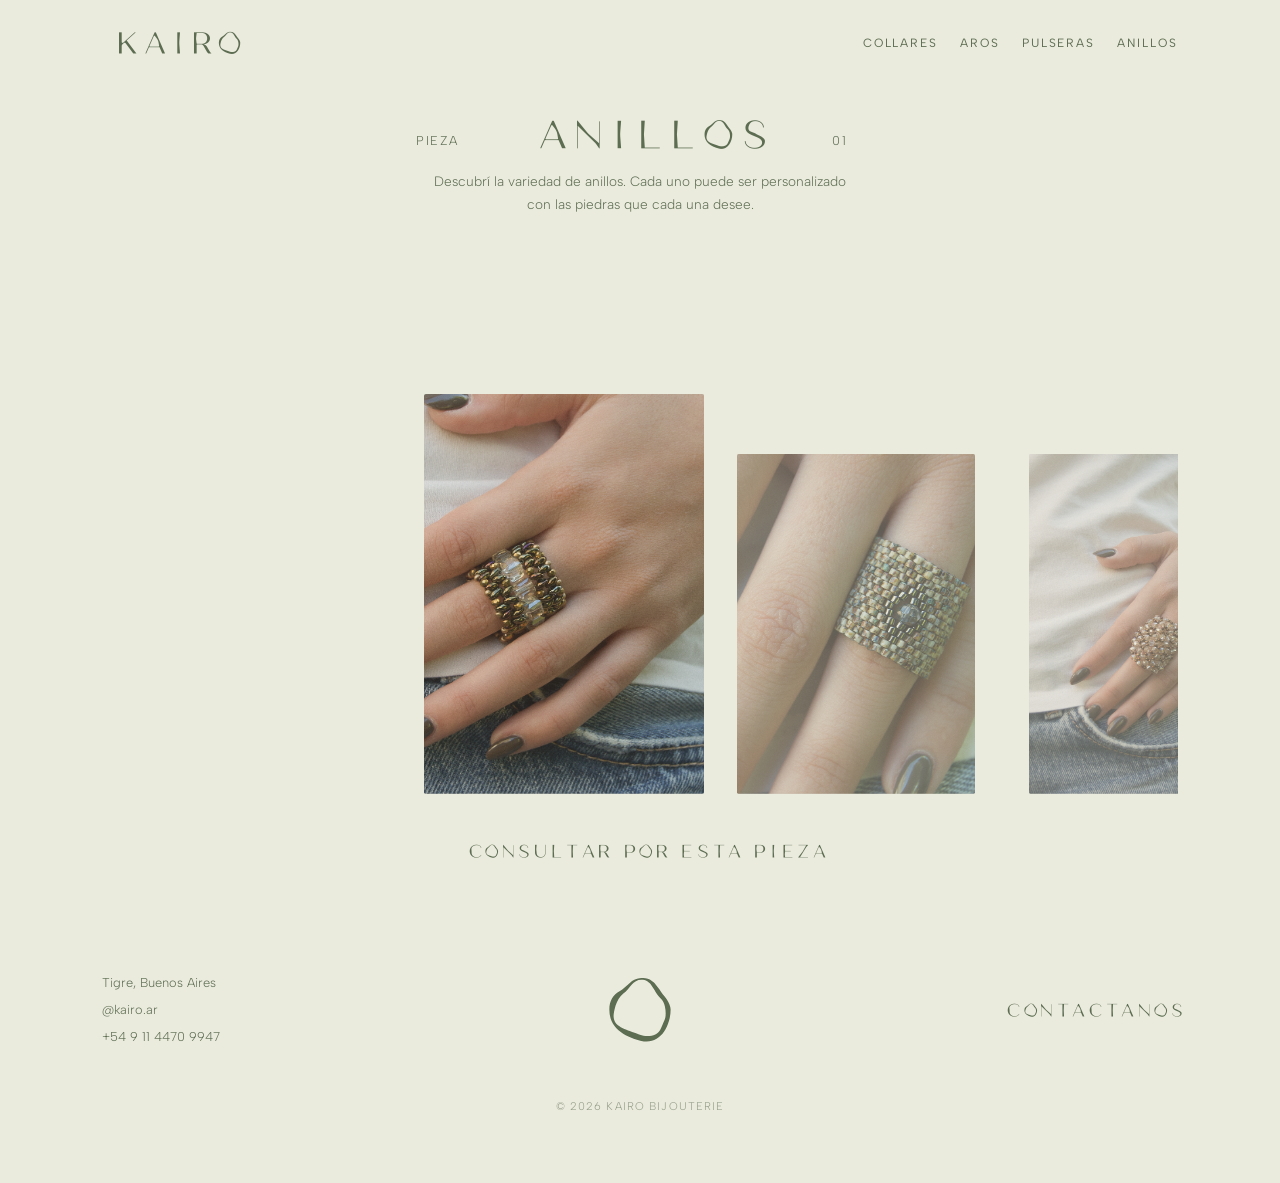
==== anillos.html @ 3e73329e "Sitio KAIRO: home, catálogo por categoría y estilos base Sitio estático de bijouterie artesanal con " ====
<!DOCTYPE html>
<html lang="es">
<head>
  <meta charset="UTF-8">
  <meta name="viewport" content="width=device-width, initial-scale=1.0">
  <title>Anillos — KAIRO</title>
  <link rel="stylesheet" href="css/estilos.css">
  <link rel="icon" type="image/png" href="img/favicon.png">
</head>
<body>

  <!-- ============ HEADER ============ -->
  <header class="header">
    <h1 class="logo" onclick="window.location.href='index.html'" style="cursor: pointer;">KAIRO</h1>
    <img src="svg/logo.svg" alt="KAIRO logo" class="logo logo-mark" width="36" height="36" onclick="window.location.href='index.html'" style="cursor: pointer;">
    <button class="btn-menu" aria-expanded="false" aria-label="Abrir menú">
      <img src="svg/hamburguesa.svg" alt="" class="hamburger-icon" aria-hidden="true">
    </button>
    <nav class="nav-header" aria-label="Navegación principal">
      <a href="collares.html">Collares</a>
      <a href="aros.html">Aros</a>
      <a href="pulseras.html">Pulseras</a>
      <a href="anillos.html">Anillos</a>
    </nav>
  </header>

  <main class="collares-main">
    <!-- ============ TÍTULO CON CONTADOR ============ -->
    <section class="collares-header">
      <div class="collares-header-grid">
        <div class="collares-label">Pieza</div>
        <h2 class="collares-titulo">Anillos</h2>
        <div class="collares-contador" id="pieza-contador">01</div>
      </div>
    </section>

    <!-- ============ DESCRIPCIÓN ============ -->
    <div class="collares-descripcion">
      <p>Descubrí la variedad de anillos. Cada uno puede ser personalizado con las piedras que cada una desee.</p>
    </div>

    <!-- ============ GALERÍA HORIZONTAL ============ -->
    <section class="collares-galeria-container">
      <div class="collares-galeria" id="galeria-collares" data-producto="anillo" data-articulo="el">
        <img src="img/anillos/anillo1.png" alt="Anillo 1" class="galeria-pieza">
        <img src="img/anillos/anillo2.png" alt="Anillo 2" class="galeria-pieza">
        <img src="img/anillos/anillo3.png" alt="Anillo 3" class="galeria-pieza">
      </div>
    </section>

    <!-- ============ CTA (CONSULTAR) ============ -->
    <section class="collares-cta">
      <a id="consultar-link" class="consultar-pieza" href="https://wa.me/5491144709947?text=Hola!%20Quiero%20consultar%20por%20el%20anillo%2001" target="_blank" rel="noopener">
        Consultar por esta pieza
      </a>
    </section>
  </main>

  <!-- ============ FOOTER ============ -->
  <footer class="footer">
    <div class="footer-datos">
      <p>Tigre, Buenos Aires</p>
      <p><a href="https://www.instagram.com/kairo.ar" target="_blank" rel="noopener">@kairo.ar</a></p>
      <p>+54 9 11 4470 9947</p>
    </div>

    <div class="footer-logo" role="button" tabindex="0" aria-label="Volver arriba">
      <img src="svg/logo.svg" alt="KAIRO logo" class="footer-logo-img" width="64" height="64">
    </div>

    <a class="footer-contacto" href="https://wa.me/5491144709947?text=Hola!%20Vi%20la%20web%20de%20KAIRO%20y%20quiero%20hacer%20una%20consulta" target="_blank" rel="noopener">
      Contactanos
    </a>

    <p class="footer-copy">© 2026 KAIRO BIJOUTERIE</p>
  </footer>

  <!-- Botón volver arriba -->
  <button id="back-to-top" aria-label="Volver arriba">
    <svg viewBox="0 0 24 24" aria-hidden="true" focusable="false">
      <path d="M12 6 L6 12 M12 6 L18 12" stroke="#5C6D52" stroke-width="1.2" stroke-linecap="round" stroke-linejoin="round" fill="none"/>
    </svg>
  </button>

  <script src="js/script.js"></script>

</body>
</html>
---- css/estilos.css ----
/* ==========================================================
   KAIRO — Hoja de estilos
   Paleta y tipografía tomadas de tu diseño en Figma.
   Cambiá los valores de :root y se actualiza toda la web.
   ========================================================== */

/* ---------- Fuentes propias ----------
   @font-face le dice al navegador: "esta fuente no la busques
   en internet, cargala desde la carpeta fonts/ del proyecto" */

@font-face {
  font-family: 'Rizoma';
  src: url('../fonts/rizoma/Rizoma.ttf');
  font-weight: 400;
  font-display: swap; /* muestra texto con fuente de respaldo mientras carga */
}

@font-face {
  font-family: 'Albert Sans';
  src: url('../fonts/albert-sans/albertsans-Light.ttf') format('truetype');
  font-weight: 300;
  font-display: swap;
}

@font-face {
  font-family: 'Albert Sans';
  src: url('../fonts/albert-sans/albertsans-Regular.ttf') format('truetype');
  font-weight: 400;
  font-display: swap;
}

:root {
  --crema: #EBEBDD;        /* fondo general */
  --salvia: #8D9488;       /* bloque verde y acentos */
  --verde: #5C6D52;        /* verde oscuro: textos y detalles */
  --arena: #AD9E79;        /* dorado/arena: acento opcional */
  --tinta: #5C6D52;        /* color de los textos (el verde oscuro) */
  --blanco: #F6F5EF;       /* textos sobre fotos y fondo verde */

  --serif: 'Rizoma', serif;              /* títulos (tu fuente de marca) */
  --sans: 'Albert Sans', sans-serif;     /* textos */
  --texto-cuerpo: 0.85rem;               /* tamaño de texto general del sitio */
  --suave: cubic-bezier(0.22, 1, 0.36, 1); /* movimiento más orgánico y fluido */
}

/* ---------- Reseteo básico ---------- */
/* Quita márgenes por defecto del navegador para partir de cero */
* {
  margin: 0;
  padding: 0;
  box-sizing: border-box;
}

body {
  background-color: var(--crema);
  color: var(--tinta);
  font-family: var(--sans);
  font-weight: 300;
  padding-top: 88px;
}

/* En el home el header flota transparente sobre el hero (ver más abajo),
   así que el hero arranca desde el borde de la pantalla en vez de quedar
   empujado por los 88px que el header reserva en el resto del sitio. */
body.pagina-home {
  padding-top: 0;
}

/* Las imágenes nunca se desbordan de su contenedor */
img {
  max-width: 100%;
  display: block;
}

/* ---------- Header ---------- */
.header {
  display: flex;
  justify-content: space-between;
  align-items: center;
  padding: 28px 8vw;
  position: fixed;
  top: 0;
  left: 0;
  right: 0;
  background-color: var(--crema);
  z-index: 1000;
}

/* Botón hamburguesa (oculto en desktop, visible en mobile) */
.btn-menu {
  display: none;
  background: transparent;
  border: 0;
  padding: 0;
  width: 44px;
  height: 44px;
  min-width: 44px;
  min-height: 44px;
  cursor: pointer;
}
.btn-menu .line {
  display: none;
}
.btn-menu .hamburger-icon {
  display: block;
  width: 24px;
  height: auto;
  object-fit: contain;
  transition: transform 0.18s var(--suave), filter 0.35s var(--suave);
  transform: translateZ(0);
}
.btn-menu.open .hamburger-icon {
  transform: rotate(90deg);
}

.logo {
  font-family: var(--serif);
  font-weight: 300;
  font-size: 1.7rem;
  /* Este espaciado entre letras es la firma de tu marca */
  letter-spacing: -0.9em;
  text-transform: uppercase;
  cursor: pointer;
  transition: color 0.35s var(--suave);
}

/* SVG mark for mobile header (hidden on desktop) */
.logo-mark {
  display: none;
  width: 44px;
  height: 44px;
  transition: filter 0.35s var(--suave);
}

.nav-header {
  display: flex;
  gap: 22px;
  align-items: center;
}

.nav-header a {
  color: var(--tinta);
  text-decoration: none;
  font-family: var(--sans);
  font-size: 0.75rem;
  font-weight: 400;
  letter-spacing: 0.16em;
  text-transform: uppercase;
  position: relative;
  display: inline-block;
  transition: opacity 0.3s var(--suave), color 0.35s var(--suave);
}

.nav-header a::after {
  content: '';
  position: absolute;
  left: 0;
  bottom: -4px;
  width: calc(100% - 0.16em);
  height: 1px;
  background-color: currentColor;
  opacity: 0;
  transition: opacity 0.3s var(--suave);
}

.nav-header a:hover {
  opacity: 0.72;
}

.nav-header a:hover::after {
  opacity: 1;
}

/* ---------- Hero ---------- */
.hero {
  position: relative; /* para el degradado y, en el home, para que el header flote encima */
}

.hero img {
  width: 100%;
  height: auto;              /* mostrar la imagen completa sin recorte */
  /* Eliminado object-fit y altura fija para que la foto no se recorte */
  background-color: #C9C9C0;
  filter: saturate(0.6);
  display: block;
}

/* Degradado sutil arriba del hero (solo home, header transparente encima)
   para que el logo y el nav en blanco se sigan leyendo aunque la foto
   rotativa de turno sea clara. El img no tiene position, así que este
   pseudo-elemento posicionado ya pinta por encima sin necesidad de z-index. */
.pagina-home .hero::before {
  content: '';
  position: absolute;
  top: 0;
  left: 0;
  right: 0;
  height: 160px;
  background: linear-gradient(to bottom, rgba(0, 0, 0, 0.15), rgba(0, 0, 0, 0));
  pointer-events: none;
}

/* ---------- Header transparente sobre el hero (solo home) ----------
   El resto de la web usa .header tal cual (fondo crema fijo). Acá,
   arranca transparente con textos claros para leerse sobre la foto, y
   script.js agrega .header-solido (vía IntersectionObserver sobre el
   hero) apenas el hero deja de estar a la vista — ahí pasa a fondo
   crema y textos oscuros, igual que el header de siempre. */
.pagina-home .header {
  background-color: transparent;
  transition: background-color 0.35s var(--suave);
}

.pagina-home .header.header-solido {
  background-color: var(--crema);
}

/* Crema (var(--crema), #EBEBDD) solo en el estado transparente y con el
   menú cerrado: si el overlay mobile está abierto, su fondo es crema y
   estos elementos (el logo-mark y la hamburguesa, que quedan por encima
   del overlay) necesitan volver a verse oscuros — igual que si el header
   ya es sólido. */
.pagina-home .header:not(.header-solido):not(.nav-open) .logo,
.pagina-home .header:not(.header-solido):not(.nav-open) .nav-header a {
  color: var(--crema);
}

.pagina-home .header:not(.header-solido):not(.nav-open) .logo-mark,
.pagina-home .header:not(.header-solido):not(.nav-open) .hamburger-icon {
  /* Los svg son monocromos (#5C6D52 fijo en el archivo), así que no se
     pueden recolorear con color/currentColor. invert(92%) sobre negro
     puro (brightness(0) primero) da rgb(235,235,235) — el mismo tono
     que #EBEBDD salvo 14/255 en el canal azul, imperceptible en un
     ícono chico; evita duplicar cada svg en una versión clara. */
  filter: brightness(0) invert(92%);
}

/* Hover sobre la barra (solo dispositivos con mouse): mientras el header
   sigue transparente, tomar temporalmente el aspecto sólido. Mismos
   valores que .header-solido de arriba — no un estado nuevo, solo otro
   disparador para el mismo look. Si el header YA es sólido por scroll,
   esto no cambia nada (los valores coinciden, sin flicker) y la
   transición es la misma (0.35s var(--suave)) porque ya vive declarada
   en .header/.logo/.nav-header a/.logo-mark/.hamburger-icon. */
@media (hover: hover) {
  .pagina-home .header:not(.nav-open):hover {
    background-color: var(--crema);
  }

  .pagina-home .header:not(.nav-open):hover .logo,
  .pagina-home .header:not(.nav-open):hover .nav-header a {
    color: var(--tinta);
  }

  .pagina-home .header:not(.nav-open):hover .logo-mark,
  .pagina-home .header:not(.nav-open):hover .hamburger-icon {
    filter: none;
  }
}

/* ---------- Intro ---------- */
.intro {
  display: flex;                   /* pone título y texto lado a lado */
  justify-content: space-between;
  align-items: flex-start;
  gap: 40px;
  padding: 120px 8vw 110px;
  margin-top: 70px;
}

.intro-titulo {
  font-family: var(--serif);
  font-weight: 300;
  font-size: 1.7rem;
  letter-spacing: -0.9em;
  text-transform: uppercase;
  line-height: 1.6;
}

.intro-texto {
  max-width: 300px;
  font-size: var(--texto-cuerpo);
  line-height: 1.7;
  /* Mantiene el texto a la derecha pero separado sutilmente del borde */
  margin-right: 70px; /* ajuste: ~60-80px en desktop */
}

/* ---------- Categorías ---------- */
.categorias {
  display: flex;
  flex-direction: column;   /* una banda debajo de la otra */
  gap: 34px;
  padding: 0 8vw 90px;
  margin-top: 80px; /* Más aire entre .intro y .categorias */
}

.categoria {
  position: relative;        /* necesario para ubicar el nombre encima */
  display: block;
  overflow: hidden;
}

.categoria img {
  width: 100%;
  height: 200px;
  object-fit: cover;
  background-color: #C9C9C0; /* respaldo si falta la foto */
  transition: transform 0.6s ease;  /* para el efecto al pasar el mouse */
}

/* Efecto sutil: la foto se agranda apenas al pasar el mouse */
.categoria:hover img {
  transform: scale(1.03);
}

.categoria-nombre {
  position: absolute;              /* flota sobre la foto */
  right: 30px;
  bottom: 22px;
  color: var(--blanco);
  font-family: var(--serif);
  font-size: 1.3rem;
  letter-spacing: -0.9em;
  text-transform: uppercase;
}

/* ---------- Personalizados ---------- */
.personalizados {
  display: grid;
  grid-template-columns: 1fr 1fr;  /* dos columnas iguales */
}

.personalizados-texto {
  background-color: var(--salvia);
  color: var(--blanco);
  display: flex;
  flex-direction: column;
  justify-content: center;
  padding: 70px 12%;
  font-size: var(--texto-cuerpo);
  line-height: 1.7;
}

.personalizados-texto p {
  max-width: 360px;
}

.personalizados-imagen img {
  width: 100%;
  height: 100%;
  object-fit: cover;
  background-color: #C9C9C0;
}

/* ---------- Footer ---------- */
.footer {
  display: grid;
  grid-template-columns: 1fr auto 1fr;
  align-items: center;
  padding: 70px 8vw;
}

.footer-datos {
  font-size: 0.8rem;
  line-height: 2.1;
  justify-self: start;
}

.footer-logo img,
.footer-logo-img {
  width: 64px;
  height: 64px;
  display: block;
  color: var(--salvia);
}

.footer-logo {
  justify-self: center;
  cursor: pointer;
}

.footer-contacto {
  justify-self: end;
}

/* Línea de copyright: una sola regla, compartida por las 5 páginas.
   grid-column la extiende a lo largo de las 3 columnas del footer
   en desktop; en mobile el footer pasa a flex (ver media query) y
   grid-column se ignora solo, sin necesidad de otra regla. */
.footer-copy {
  grid-column: 1 / -1;
  text-align: center;
  margin-top: 48px;
  font-family: var(--sans);
  font-size: 0.7rem;
  letter-spacing: 0.1em;
  color: var(--tinta);
  opacity: 0.6;
}

.footer-contacto {
  color: var(--tinta);
  text-decoration: none;
  font-family: var(--serif);
  font-size: 1rem;
  letter-spacing: -0.9em;
  text-transform: uppercase;
  position: relative;
  display: inline-block;
  /* eliminamos border-bottom y margen negativo; usamos pseudo-elemento para subrayado */
  transition: color 0.2s var(--suave);
}

.footer-contacto::after {
  content: '';
  position: absolute;
  right: 0;
  bottom: -4px;
  width: calc(100% - 0.9em); /* descuenta el espacio fantasma equivalente al letter-spacing */
  height: 1px;
  background-color: currentColor;
  opacity: 0;
  transition: opacity 0.3s var(--suave);
}
.footer-contacto:hover::after {
  opacity: 1;
}

/* Links dentro del bloque de datos del footer (ej: Instagram) */
.footer-datos a {
  color: inherit;
  text-decoration: none;
  transition: color 0.12s ease;
}
.footer-datos a:hover {
  color: var(--tinta);
  text-decoration: none;
}

/* ---------- Aparición sutil (reveal) ---------- */
.reveal {
  opacity: 0;
  transform: translateY(18px);
  transition: opacity 0.72s ease, transform 0.72s ease;
}
.reveal.visible {
  opacity: 1;
  transform: none;
}

@media (prefers-reduced-motion: reduce) {
  .reveal {
    transition: none !important;
    transform: none !important;
    opacity: 1 !important;
  }
}

/* Botón volver arriba */
#back-to-top {
  position: fixed;
  right: 30px;
  bottom: 30px;
  width: 64px;
  height: 64px;
  padding: 0;
  border: 0;
  background: transparent;
  display: inline-flex;
  align-items: center;
  justify-content: center;
  opacity: 0;
  visibility: hidden;
  transition: opacity 0.28s ease, visibility 0.28s ease;
  cursor: pointer;
}
#back-to-top.visible {
  opacity: 1;
  visibility: visible;
}
#back-to-top svg {
  width: 46px;
  height: 46px;
}
#back-to-top:hover { opacity: 0.85; }

@media (prefers-reduced-motion: reduce) {
  #back-to-top { transition: none !important; }
}

/* ---------- PÁGINA COLLARES ---------- */

.collares-main {
  height: calc(100vh - 88px);
  display: flex;
  flex-direction: column;
  gap: 8px;
}

.collares-header {
  padding: 28px 8vw 8px;
}

.collares-header-grid {
  display: flex;
  justify-content: center;
  align-items: baseline;
  gap: 60px;
  max-width: 900px;
  margin: 0 auto;
}

.collares-label {
  font-family: var(--sans);
  font-size: 0.8rem;
  font-weight: 300;
  letter-spacing: 0.12em;
  text-transform: uppercase;
  color: var(--tinta);
  /* centered via flex parent; no grid-specific alignment needed */
}

.collares-titulo {
  font-family: var(--serif);
  font-size: 2.2rem;
  font-weight: 300;
  letter-spacing: -0.9em;
  text-transform: uppercase;
  color: var(--tinta);
  text-align: center;
}

.collares-contador {
  font-family: var(--sans);
  font-size: 0.8rem;
  font-weight: 300;
  letter-spacing: 0.12em;
  text-transform: uppercase;
  color: var(--tinta);
  transition: opacity 0.3s ease;
  min-width: 48px; /* evita que cambie el ancho al pasar de 01 a 08 */
  text-align: center;
  font-variant-numeric: tabular-nums;
}

.collares-descripcion {
  display: flex;
  justify-content: center;
  padding: 0 8vw 16px;
}

.collares-descripcion p {
  max-width: 420px;
  font-size: var(--texto-cuerpo);
  line-height: 1.7;
  text-align: center;
  color: var(--tinta);
}

/* Contenedor de galería con scroll horizontal */
.collares-galeria-container {
  padding: 0 8vw 16px;
  margin-top: auto; /* empuja la galería/link hacia abajo dentro del contenedor flex */
}

.collares-galeria {
  display: flex;
  align-items: flex-end;
  overflow-x: auto;
  overflow-y: visible;
  scroll-snap-type: x mandatory;
  gap: 12px;
  scroll-behavior: smooth;
  padding-bottom: 12px;
  /* padding lateral para centrar primera/última pieza: mitad del ancho máximo (380px/2 = 190px) */
  padding-left: calc(40vw - 190px);
  padding-right: calc(40vw - 190px);
  padding-top: 8px; /* menos espacio arriba de las fotos ahora que la galería baja */
  /* Ocultar scrollbar */
  scrollbar-width: none;
}

.collares-galeria::-webkit-scrollbar {
  display: none;
}

.galeria-pieza {
  flex-shrink: 0;
  width: 280px;
  height: 400px;
  object-fit: cover;
  scroll-snap-align: center;
  background-color: #C9C9C0;
  border-radius: 2px;
  transform-origin: bottom center;
  transform: scale(0.85);
  opacity: 0.7;
  transition: transform 0.45s var(--suave), opacity 0.45s var(--suave);
}

.galeria-pieza.highlighted {
  transform: scale(1);
  opacity: 1;
}

/* CTA */
.collares-cta {
  display: flex;
  justify-content: center;
  padding: 12px 8vw 40px; /* margen inferior reducido para mantener todo dentro de 100vh */
}

.consultar-pieza {
  color: var(--tinta);
  text-decoration: none;
  font-family: var(--serif);
  font-size: 1rem;
  letter-spacing: -0.9em;
  word-spacing: 1.2em;
  text-transform: uppercase;
  white-space: normal;
  position: relative;
  display: inline-block;
  transition: color 0.12s ease;
}

.consultar-pieza::after {
  content: '';
  position: absolute;
  /* El cuadro del link ya queda ajustado a la última letra (sin espacio
     fantasma de letter-spacing que descontar), así que "right: 0" alinea
     el final de la línea con la A de PIEZA. En el arranque, la C es una
     letra redonda: su curva se recorta bastante respecto del borde del
     cuadro a la altura del subrayado, así que un left en 0 se ve corrido
     hacia la izquierda — este pequeño offset la ajusta ópticamente a la C. */
  left: 0.5em;
  right: -0.5em;
  bottom: -4px;
  height: 1px;
  background-color: currentColor;
  opacity: 0;
  transition: opacity 0.3s ease;
}

.consultar-pieza:hover::after {
  opacity: 1;
}

/* ---------- Animación de entrada (páginas de categoría) ----------
   Comparte esta única implementación collares.html / aros.html /
   pulseras.html / anillos.html, porque las cuatro reutilizan las
   mismas clases (.collares-header-grid, .collares-descripcion,
   .galeria-pieza, .collares-cta). Es animation con @keyframes (no
   transition + IntersectionObserver) porque corre una sola vez al
   cargar, con todo ya en el viewport — no depende de scroll. */

@keyframes entrada-fila {
  from { opacity: 0; transform: translateY(15px); }
  to   { opacity: 1; transform: translateY(0); }
}

/* La galería anima transform, y transform ya lo usa el resaltado
   de scroll (scale 0.85/1 según .highlighted) — dos keyframes,
   uno por estado final, para no pisar esa escala en cada caso. */
@keyframes entrada-pieza {
  from { opacity: 0; transform: translateY(15px) scale(0.85); }
  to   { opacity: 0.7; transform: translateY(0) scale(0.85); }
}
@keyframes entrada-pieza-highlighted {
  from { opacity: 0; transform: translateY(15px) scale(1); }
  to   { opacity: 1; transform: translateY(0) scale(1); }
}

.collares-header-grid {
  animation: entrada-fila 0.6s var(--suave) both;
}

.collares-descripcion {
  animation: entrada-fila 0.6s var(--suave) both;
  animation-delay: 120ms;
}

.galeria-pieza {
  animation-name: entrada-pieza;
  animation-duration: 0.6s;
  animation-timing-function: var(--suave);
  animation-fill-mode: both;
  animation-delay: 240ms; /* pieza 1: 120ms (texto) + 120ms = 240ms después del título */
}

.galeria-pieza.highlighted {
  animation-name: entrada-pieza-highlighted;
}

/* Una vez que la animación de entrada terminó, script.js agrega esta
   clase (evento "animationend") para desactivarla del todo. Sin esto,
   como .highlighted se prende y apaga con cada scroll de la galería,
   el navegador detecta el cambio de animation-name (entre las dos
   de arriba) y la vuelve a arrancar desde 0 en cada foto que pasa a
   estar destacada — la entrada tiene que pasar una sola vez, al cargar. */
.galeria-pieza.entrada-lista {
  animation: none;
}

/* Escalonado de izquierda a derecha, 70ms entre cada foto */
.galeria-pieza:nth-child(2) { animation-delay: 310ms; }
.galeria-pieza:nth-child(3) { animation-delay: 380ms; }
.galeria-pieza:nth-child(4) { animation-delay: 450ms; }
.galeria-pieza:nth-child(5) { animation-delay: 520ms; }
.galeria-pieza:nth-child(6) { animation-delay: 590ms; }
.galeria-pieza:nth-child(7) { animation-delay: 660ms; }
.galeria-pieza:nth-child(8) { animation-delay: 730ms; }

.collares-cta {
  animation: entrada-fila 0.6s var(--suave) both;
  animation-delay: 360ms; /* 120ms después de que arranca la galería (240ms) */
}

@media (prefers-reduced-motion: reduce) {
  .collares-header-grid,
  .collares-descripcion,
  .galeria-pieza,
  .collares-cta {
    animation: none !important;
  }
}

/* ---------- Animación de entrada (home) ----------
   Mismo @keyframes entrada-fila de arriba, misma curva y duración
   — coherente con las páginas de categoría, sin duplicar CSS.
   .header-entrada se pone solo en el <header> de index.html: el
   header (.header) es compartido por las 5 páginas y las de
   categoría no deben animarlo. .hero y .intro son exclusivas de
   index.html, así que van directo por su clase.
   Las bandas de .categorias y .personalizados NO llevan esta
   animación: siguen con su propio sistema de aparición por scroll
   (.reveal/.visible + IntersectionObserver en script.js), que no
   se toca acá y no se pisa con esto porque son clases distintas. */
.header-entrada {
  animation: entrada-fila 0.6s var(--suave) both;
}

.hero {
  animation: entrada-fila 0.6s var(--suave) both;
  animation-delay: 120ms;
}

.intro {
  animation: entrada-fila 0.6s var(--suave) both;
  animation-delay: 240ms;
}

@media (prefers-reduced-motion: reduce) {
  .header-entrada,
  .hero,
  .intro {
    animation: none !important;
  }

  .pagina-home .header,
  .pagina-home .header .logo,
  .pagina-home .header .logo-mark,
  .pagina-home .header .nav-header a,
  .pagina-home .header .hamburger-icon {
    transition: none !important;
  }
}

/* ==========================================================
   CELULAR — todo lo de acá abajo se aplica solo
   cuando la pantalla mide 700px o menos
   ========================================================== */
@media (max-width: 700px) {

  /* Header mobile: logo a la izquierda, hamburguesa a la derecha */
  .header {
    flex-direction: row;
    gap: 8px;
    padding: 18px 8vw;
    align-items: center;
    justify-content: space-between;
  }

  /* Mostrar botón hamburguesa */
  .btn-menu {
    display: inline-flex;
    align-items: center;
    justify-content: center;
  }

  /* show svg mark and hide text logo in mobile */
  .logo { display: none; }
  .logo-mark { display: inline-block; width: 44px; height: 44px; }

  /* hamburger icon size for mobile */
  .btn-menu .hamburger-icon {
    font-size: 28px;
    font-weight: 200;
  }
  /* Full-screen overlay menu on mobile */
  .nav-header {
    position: fixed;
    inset: 0;
    display: flex;
    flex-direction: column;
    gap: 28px;
    justify-content: center;
    align-items: center;
    width: 100%;
    background-color: var(--crema);
    padding: 0;
    border: 0;
    z-index: 1400;
    opacity: 0;
    pointer-events: none;
    transform: translateY(8px);
    transition: opacity 0.35s var(--suave), transform 0.35s var(--suave);
  }

  /* ensure hamburger sits above the overlay */
  .btn-menu { z-index: 1500; }

  .header.nav-open .nav-header {
    opacity: 1;
    pointer-events: auto;
    transform: none;
  }

  /* menu links style & subtle staggered reveal */
  .nav-header a {
    font-family: var(--sans); /* Albert Sans */
    font-size: 1.75rem;
    letter-spacing: 0.12em;
    text-transform: uppercase;
    color: var(--tinta);
    text-decoration: none;
    opacity: 0;
    transform: translateY(8px);
    transition: opacity 0.35s var(--suave), transform 0.35s var(--suave);
  }

  .header.nav-open .nav-header a {
    opacity: 1;
    transform: none;
  }

  .header.nav-open .nav-header a:nth-child(1) { transition-delay: 0.04s; }
  .header.nav-open .nav-header a:nth-child(2) { transition-delay: 0.09s; }
  .header.nav-open .nav-header a:nth-child(3) { transition-delay: 0.14s; }
  .header.nav-open .nav-header a:nth-child(4) { transition-delay: 0.19s; }

  /* cuando está visible, centrar los links en columna */
  .header.nav-open .nav-header {
    align-items: center;
  }

  .nav-header a {
    font-size: 1.35rem;
    letter-spacing: 0.12em;
  }

  .intro {
    flex-direction: column;
    padding: 90px 8vw 80px;
    margin-top: 40px;
  }

  .intro-texto {
    margin-right: 0; /* sin margen extra en mobile */
  }

  /* Personalizados también se apila */
  .personalizados {
    grid-template-columns: 1fr;
  }

  .personalizados-imagen img {
    height: 320px;
  }

  /* El footer se apila y centra */
  .footer {
    display: flex;
    flex-direction: column;
    gap: 34px;
    text-align: center;
  }

  .footer-datos,
  .footer-logo,
  .footer-contacto {
    justify-self: auto;
  }

  .footer-logo {
    margin: 0 auto;
  }

  .categoria img {
    height: 180px;
  }

  #foto-principal {
    height: 70vh;
    object-fit: cover;
    object-position: center;
  }

  /* Collares mobile */
  .collares-header {
    padding: 50px 0 40px;
  }

  .collares-header-grid {
    display: flex;
    flex-direction: row;
    justify-content: center;
    align-items: center;
    gap: 30px;
    width: 100%;
    max-width: none;
    padding: 0 4vw;
    flex-wrap: nowrap;
  }

  .collares-label {
    justify-self: auto;
  }

  .collares-titulo {
    font-size: 1.4rem;
    white-space: nowrap;
  }

  .collares-contador {
    justify-self: auto;
  }

  .collares-descripcion {
    padding: 0 8vw 40px;
  }

  .collares-descripcion p {
    font-size: var(--texto-cuerpo);
  }

  .collares-galeria {
    gap: 8px;
    /* mitad del ancho mobile: (alto_mobile 340px * 4/5 = 272px) => /2 = 136px */
    padding-left: calc(50vw - 136px);
    padding-right: calc(50vw - 136px);
    padding-top: 28px;
    align-items: flex-end;
    overflow-y: visible;
  }

  .galeria-pieza {
    aspect-ratio: 4 / 5;
    height: 340px;
    width: auto;
  }

  .collares-cta {
    padding: 30px 8vw 60px;
  }

  .consultar-pieza {
    font-size: 0.9rem;
  }

}
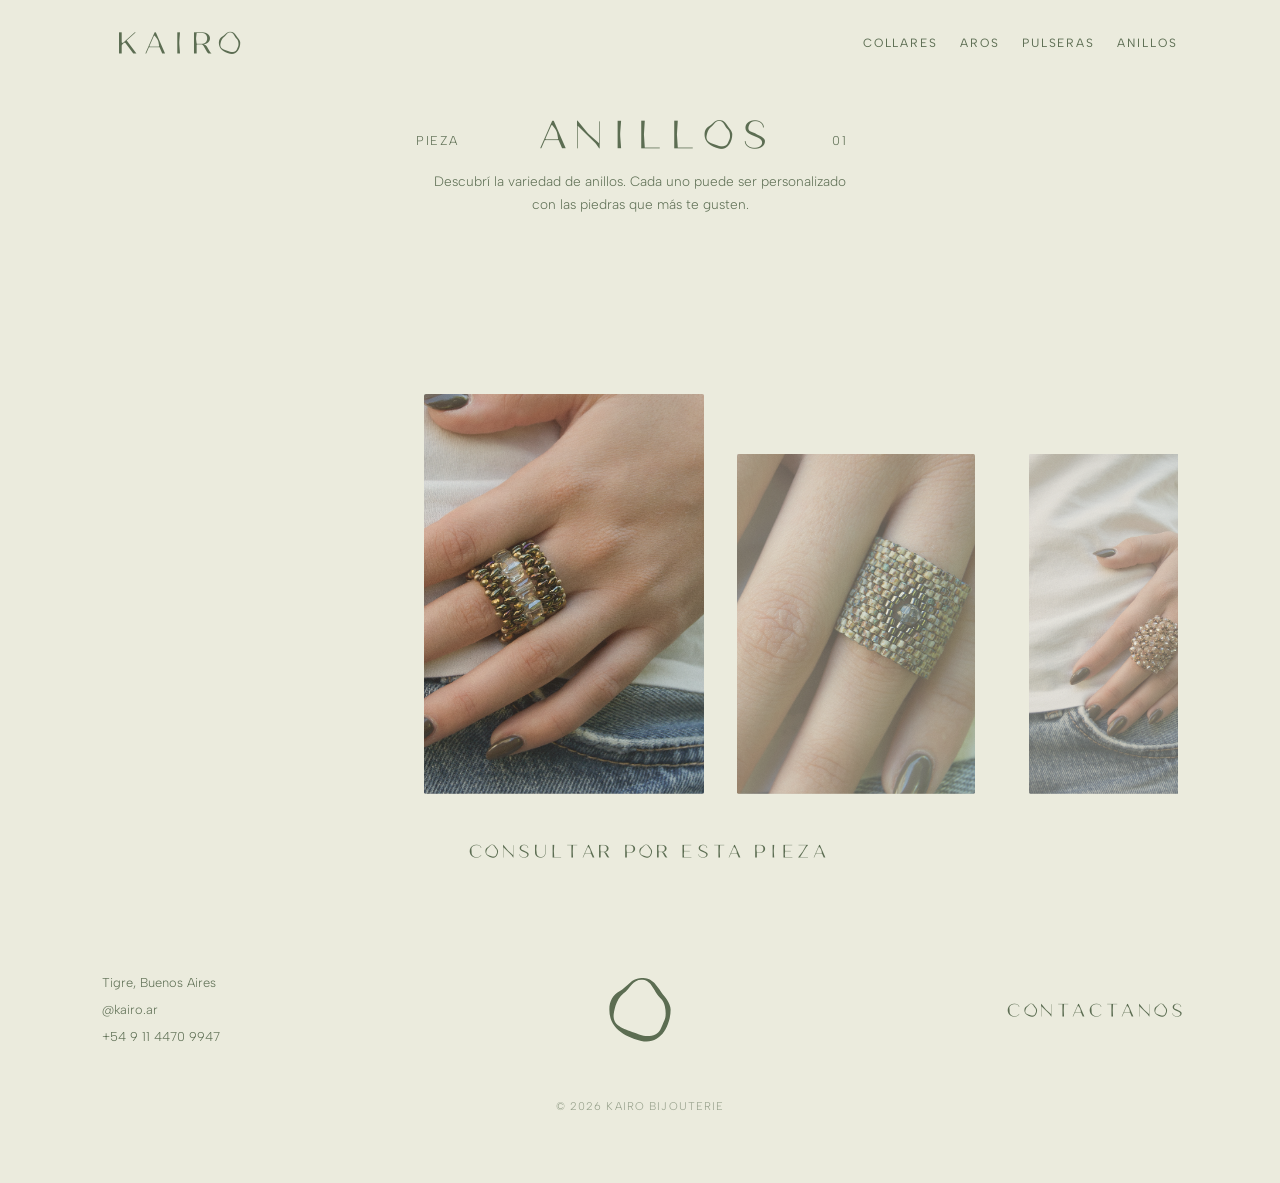
==== commit fe1f61b5: "Cambia el cierre del texto descriptivo en las 4 páginas de categoría" ====
--- a/anillos.html
+++ b/anillos.html
@@ -12,9 +12,9 @@
   <!-- ============ HEADER ============ -->
   <header class="header">
     <h1 class="logo" onclick="window.location.href='index.html'" style="cursor: pointer;">KAIRO</h1>
-    <img src="svg/logo.svg" alt="KAIRO logo" class="logo logo-mark" width="36" height="36" onclick="window.location.href='index.html'" style="cursor: pointer;">
+    <span class="logo logo-mark" role="img" aria-label="KAIRO logo" onclick="window.location.href='index.html'" style="cursor: pointer;"></span>
     <button class="btn-menu" aria-expanded="false" aria-label="Abrir menú">
-      <img src="svg/hamburguesa.svg" alt="" class="hamburger-icon" aria-hidden="true">
+      <span class="hamburger-icon" aria-hidden="true"></span>
     </button>
     <nav class="nav-header" aria-label="Navegación principal">
       <a href="collares.html">Collares</a>
@@ -36,7 +36,7 @@
 
     <!-- ============ DESCRIPCIÓN ============ -->
     <div class="collares-descripcion">
-      <p>Descubrí la variedad de anillos. Cada uno puede ser personalizado con las piedras que cada una desee.</p>
+      <p>Descubrí la variedad de anillos. Cada uno puede ser personalizado con las piedras que más te gusten.</p>
     </div>
 
     <!-- ============ GALERÍA HORIZONTAL ============ -->
--- a/css/estilos.css
+++ b/css/estilos.css
@@ -64,6 +64,61 @@
    empujado por los 88px que el header reserva en el resto del sitio. */
 body.pagina-home {
   padding-top: 0;
+}
+
+/* ---------- Cursor personalizado ----------
+   Círculo que sigue al mouse: verde oscuro (var(--tinta)) por defecto,
+   y claro (var(--crema)) sobre las zonas donde ese verde no contrasta
+   (el hero, las bandas de categorías, el bloque salvia de
+   personalizados) — los mismos lugares del sitio que ya usan texto
+   claro por el motivo inverso. script.js decide la zona con
+   elementFromPoint y suma/saca .cursor-claro.
+   Solo en dispositivos con mouse: en touch no hay cursor que seguir,
+   y forzar cursor:none ahí rompería el tap. */
+@media (hover: hover) and (pointer: fine) {
+  body,
+  a,
+  button,
+  .btn-menu,
+  .categoria,
+  .footer-logo {
+    cursor: none;
+  }
+
+  .cursor-dot {
+    position: fixed;
+    top: 0;
+    left: 0;
+    width: 16px;
+    height: 16px;
+    border-radius: 50%;
+    background-color: var(--tinta);
+    pointer-events: none;
+    z-index: 2000;
+    /* La posición (translate x,y) la pisa script.js en cada mousemove
+       con transform inline; el -50%,-50% de ahí ya recentra el punto
+       sobre el cursor sea cual sea su tamaño actual, así que agrandarlo
+       en hover es solo cuestión de animar width/height, sin tocar
+       transform ni pelearse con el inline de la posición. */
+    opacity: 0; /* script.js lo pasa a 1 en el primer mousemove, para que no se vea "flashear" en la esquina antes de eso */
+    transition: background-color 0.25s var(--suave), opacity 0.2s var(--suave),
+      width 0.2s var(--suave), height 0.2s var(--suave);
+  }
+
+  .cursor-dot.cursor-claro {
+    background-color: var(--crema);
+  }
+
+  /* Más chico sobre cualquier cosa clickeable, para diferenciarlo de
+     las zonas donde el punto es solo decorativo. */
+  .cursor-dot.cursor-clickable {
+    width: 8px;
+    height: 8px;
+  }
+
+  .cursor-dot.cursor-visible {
+    opacity: 1;
+  }
 }
 
 /* Las imágenes nunca se desbordan de su contenedor */
@@ -104,9 +159,23 @@
 .btn-menu .hamburger-icon {
   display: block;
   width: 24px;
-  height: auto;
-  object-fit: contain;
-  transition: transform 0.18s var(--suave), filter 0.35s var(--suave);
+  /* Proporción de hamburguesa.svg (36/21); script.js la actualiza a la
+     de cruz.svg (28/26) al abrir el menú, junto con el mask-image. */
+  aspect-ratio: 36 / 21;
+  /* background-color + mask-image en vez de <img src>: permite pintar
+     el ícono con currentColor/var(...) exacto (acá, var(--tinta) o
+     var(--crema) según el estado del header) sin necesitar una
+     segunda versión del svg en otro color. */
+  background-color: var(--tinta);
+  -webkit-mask-image: url('../svg/hamburguesa.svg');
+  mask-image: url('../svg/hamburguesa.svg');
+  -webkit-mask-repeat: no-repeat;
+  mask-repeat: no-repeat;
+  -webkit-mask-position: center;
+  mask-position: center;
+  -webkit-mask-size: contain;
+  mask-size: contain;
+  transition: transform 0.18s var(--suave), background-color 0.35s var(--suave);
   transform: translateZ(0);
 }
 .btn-menu.open .hamburger-icon {
@@ -129,7 +198,16 @@
   display: none;
   width: 44px;
   height: 44px;
-  transition: filter 0.35s var(--suave);
+  background-color: var(--tinta);
+  -webkit-mask-image: url('../svg/logo.svg');
+  mask-image: url('../svg/logo.svg');
+  -webkit-mask-repeat: no-repeat;
+  mask-repeat: no-repeat;
+  -webkit-mask-position: center;
+  mask-position: center;
+  -webkit-mask-size: contain;
+  mask-size: contain;
+  transition: background-color 0.35s var(--suave);
 }
 
 .nav-header {
@@ -227,12 +305,7 @@
 
 .pagina-home .header:not(.header-solido):not(.nav-open) .logo-mark,
 .pagina-home .header:not(.header-solido):not(.nav-open) .hamburger-icon {
-  /* Los svg son monocromos (#5C6D52 fijo en el archivo), así que no se
-     pueden recolorear con color/currentColor. invert(92%) sobre negro
-     puro (brightness(0) primero) da rgb(235,235,235) — el mismo tono
-     que #EBEBDD salvo 14/255 en el canal azul, imperceptible en un
-     ícono chico; evita duplicar cada svg en una versión clara. */
-  filter: brightness(0) invert(92%);
+  background-color: var(--crema);
 }
 
 /* Hover sobre la barra (solo dispositivos con mouse): mientras el header
@@ -254,7 +327,7 @@
 
   .pagina-home .header:not(.nav-open):hover .logo-mark,
   .pagina-home .header:not(.nav-open):hover .hamburger-icon {
-    filter: none;
+    background-color: var(--tinta);
   }
 }
 
@@ -491,7 +564,11 @@
 /* ---------- PÁGINA COLLARES ---------- */
 
 .collares-main {
-  height: calc(100vh - 88px);
+  /* dvh (no vh): en mobile, vh incluye el alto que tapa la barra del
+     navegador, así que 100vh mide más de lo que realmente se ve y
+     empuja el CTA fuera de pantalla. dvh se ajusta al viewport visible
+     real. */
+  height: calc(100dvh - 88px);
   display: flex;
   flex-direction: column;
   gap: 8px;
@@ -619,6 +696,11 @@
   word-spacing: 1.2em;
   text-transform: uppercase;
   white-space: normal;
+  /* Con white-space:normal el texto puede pasar a dos líneas en mobile;
+     sin esto, la caja queda centrada por el flex del padre pero cada
+     línea se alinea a la izquierda dentro de esa caja. Una sola regla,
+     vale para las 4 páginas y para cualquier ancho. */
+  text-align: center;
   position: relative;
   display: inline-block;
   transition: color 0.12s ease;
@@ -656,7 +738,13 @@
 
 @keyframes entrada-fila {
   from { opacity: 0; transform: translateY(15px); }
-  to   { opacity: 1; transform: translateY(0); }
+  /* "none" en vez de "translateY(0)": con animation-fill-mode:both este
+     valor final queda aplicado para siempre, y translateY(0) (aunque
+     visualmente igual a no tener transform) sigue siendo un transform
+     real — eso convierte al elemento en containing block de cualquier
+     descendiente position:fixed (rompía el overlay mobile en el header
+     del home, el único caso acá con un fixed adentro: .nav-header). */
+  to   { opacity: 1; transform: none; }
 }
 
 /* La galería anima transform, y transform ya lo usa el resaltado
@@ -692,13 +780,29 @@
   animation-name: entrada-pieza-highlighted;
 }
 
-/* Una vez que la animación de entrada terminó, script.js agrega esta
-   clase (evento "animationend") para desactivarla del todo. Sin esto,
-   como .highlighted se prende y apaga con cada scroll de la galería,
-   el navegador detecta el cambio de animation-name (entre las dos
-   de arriba) y la vuelve a arrancar desde 0 en cada foto que pasa a
-   estar destacada — la entrada tiene que pasar una sola vez, al cargar. */
-.galeria-pieza.entrada-lista {
+/* Una vez que una animación de entrada terminó, script.js agrega esta
+   clase (evento "animationend") para desactivarla del todo — sin
+   scope a un elemento particular, la reutilizan .galeria-pieza,
+   .header-entrada, .hero e .intro.
+   Para la galería: sin esto, como .highlighted se prende y apaga con
+   cada scroll, el navegador detecta el cambio de animation-name (entre
+   las dos de arriba) y la vuelve a arrancar desde 0 en cada foto que
+   pasa a estar destacada.
+   Para .header-entrada: aunque el keyframe termina en "transform: none",
+   mientras la animación sigue activa (fill-mode:both la sostiene para
+   siempre) el navegador reporta ese transform como una matriz resuelta,
+   no como el string "none" — y eso alcanza para volver al header
+   containing block de su hijo position:fixed (.nav-header), rompiendo
+   el overlay mobile a pantalla completa. Sacar la animation del todo
+   evita ese efecto colateral. */
+/* Selectores compuestos (no ".entrada-lista" solo): así la especificidad
+   le gana siempre a la regla que puso el animation-name original, sin
+   importar el orden en el archivo (con una sola clase quedaban empatadas
+   en especificidad y ganaba la que estuviera más abajo). */
+.galeria-pieza.entrada-lista,
+.header-entrada.entrada-lista,
+.hero.entrada-lista,
+.intro.entrada-lista {
   animation: none;
 }
 
@@ -710,6 +814,7 @@
 .galeria-pieza:nth-child(6) { animation-delay: 590ms; }
 .galeria-pieza:nth-child(7) { animation-delay: 660ms; }
 .galeria-pieza:nth-child(8) { animation-delay: 730ms; }
+.galeria-pieza:nth-child(9) { animation-delay: 800ms; }
 
 .collares-cta {
   animation: entrada-fila 0.6s var(--suave) both;
@@ -811,19 +916,25 @@
     padding: 0;
     border: 0;
     z-index: 1400;
-    opacity: 0;
+    /* El fondo tiene que quedar opaco siempre — nada de opacity acá,
+       porque de lo contrario el crema se ve semitransparente durante
+       la transición y se mezcla con la foto del hero de atrás. La
+       entrada/salida se resuelve con visibility (instantáneo) + el
+       transform, y el fade suave lo aportan los links de más abajo. */
+    visibility: hidden;
     pointer-events: none;
     transform: translateY(8px);
-    transition: opacity 0.35s var(--suave), transform 0.35s var(--suave);
+    transition: visibility 0s linear 0.35s, transform 0.35s var(--suave);
   }
 
   /* ensure hamburger sits above the overlay */
   .btn-menu { z-index: 1500; }
 
   .header.nav-open .nav-header {
-    opacity: 1;
+    visibility: visible;
     pointer-events: auto;
     transform: none;
+    transition: visibility 0s linear 0s, transform 0.35s var(--suave);
   }
 
   /* menu links style & subtle staggered reveal */
@@ -865,6 +976,14 @@
     margin-top: 40px;
   }
 
+  /* El letter-spacing:-0.9em del título deja la "M" ópticamente
+     corrida hacia la derecha respecto del párrafo de abajo (que no
+     tiene ese letter-spacing) — se nota porque acá quedan uno debajo
+     del otro; en desktop van lado a lado y no hace falta. */
+  .intro-titulo {
+    margin-left: -0.55em;
+  }
+
   .intro-texto {
     margin-right: 0; /* sin margen extra en mobile */
   }
@@ -901,14 +1020,16 @@
   }
 
   #foto-principal {
-    height: 70vh;
+    height: 70dvh;
     object-fit: cover;
     object-position: center;
   }
 
-  /* Collares mobile */
+  /* Collares mobile: paddings verticales comprimidos (empezando por los
+     más grandes: header y CTA) para que el link de consultar entre en
+     el viewport sin scroll — sin tocar el alto de las fotos. */
   .collares-header {
-    padding: 50px 0 40px;
+    padding: 24px 0 12px;
   }
 
   .collares-header-grid {
@@ -937,7 +1058,7 @@
   }
 
   .collares-descripcion {
-    padding: 0 8vw 40px;
+    padding: 0 8vw 16px;
   }
 
   .collares-descripcion p {
@@ -949,7 +1070,7 @@
     /* mitad del ancho mobile: (alto_mobile 340px * 4/5 = 272px) => /2 = 136px */
     padding-left: calc(50vw - 136px);
     padding-right: calc(50vw - 136px);
-    padding-top: 28px;
+    padding-top: 14px;
     align-items: flex-end;
     overflow-y: visible;
   }
@@ -961,7 +1082,7 @@
   }
 
   .collares-cta {
-    padding: 30px 8vw 60px;
+    padding: 16px 8vw 24px;
   }
 
   .consultar-pieza {
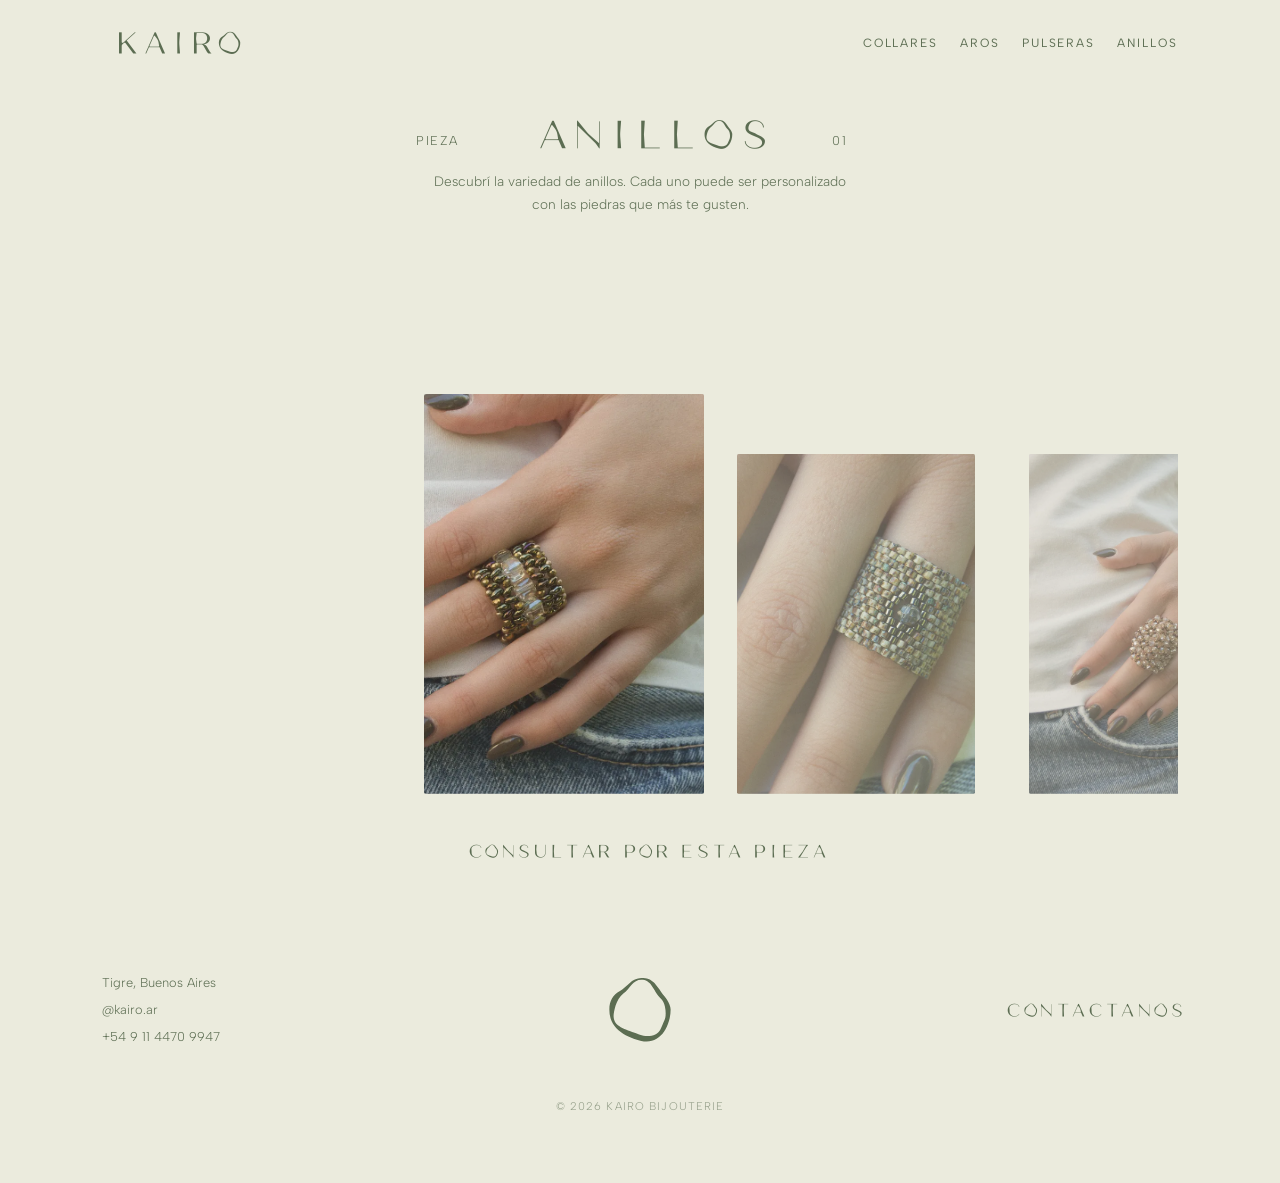
==== commit bd6523ca: "Optimiza imágenes: PNG -> WebP, redimensionado y lazy loading - Convierte todas las fotos (hero, ban" ====
--- a/anillos.html
+++ b/anillos.html
@@ -42,9 +42,9 @@
     <!-- ============ GALERÍA HORIZONTAL ============ -->
     <section class="collares-galeria-container">
       <div class="collares-galeria" id="galeria-collares" data-producto="anillo" data-articulo="el">
-        <img src="img/anillos/anillo1.png" alt="Anillo 1" class="galeria-pieza">
-        <img src="img/anillos/anillo2.png" alt="Anillo 2" class="galeria-pieza">
-        <img src="img/anillos/anillo3.png" alt="Anillo 3" class="galeria-pieza">
+        <img src="img/anillos/anillo1.webp" alt="Anillo 1" class="galeria-pieza">
+        <img src="img/anillos/anillo2.webp" alt="Anillo 2" class="galeria-pieza">
+        <img src="img/anillos/anillo3.webp" alt="Anillo 3" class="galeria-pieza">
       </div>
     </section>
 
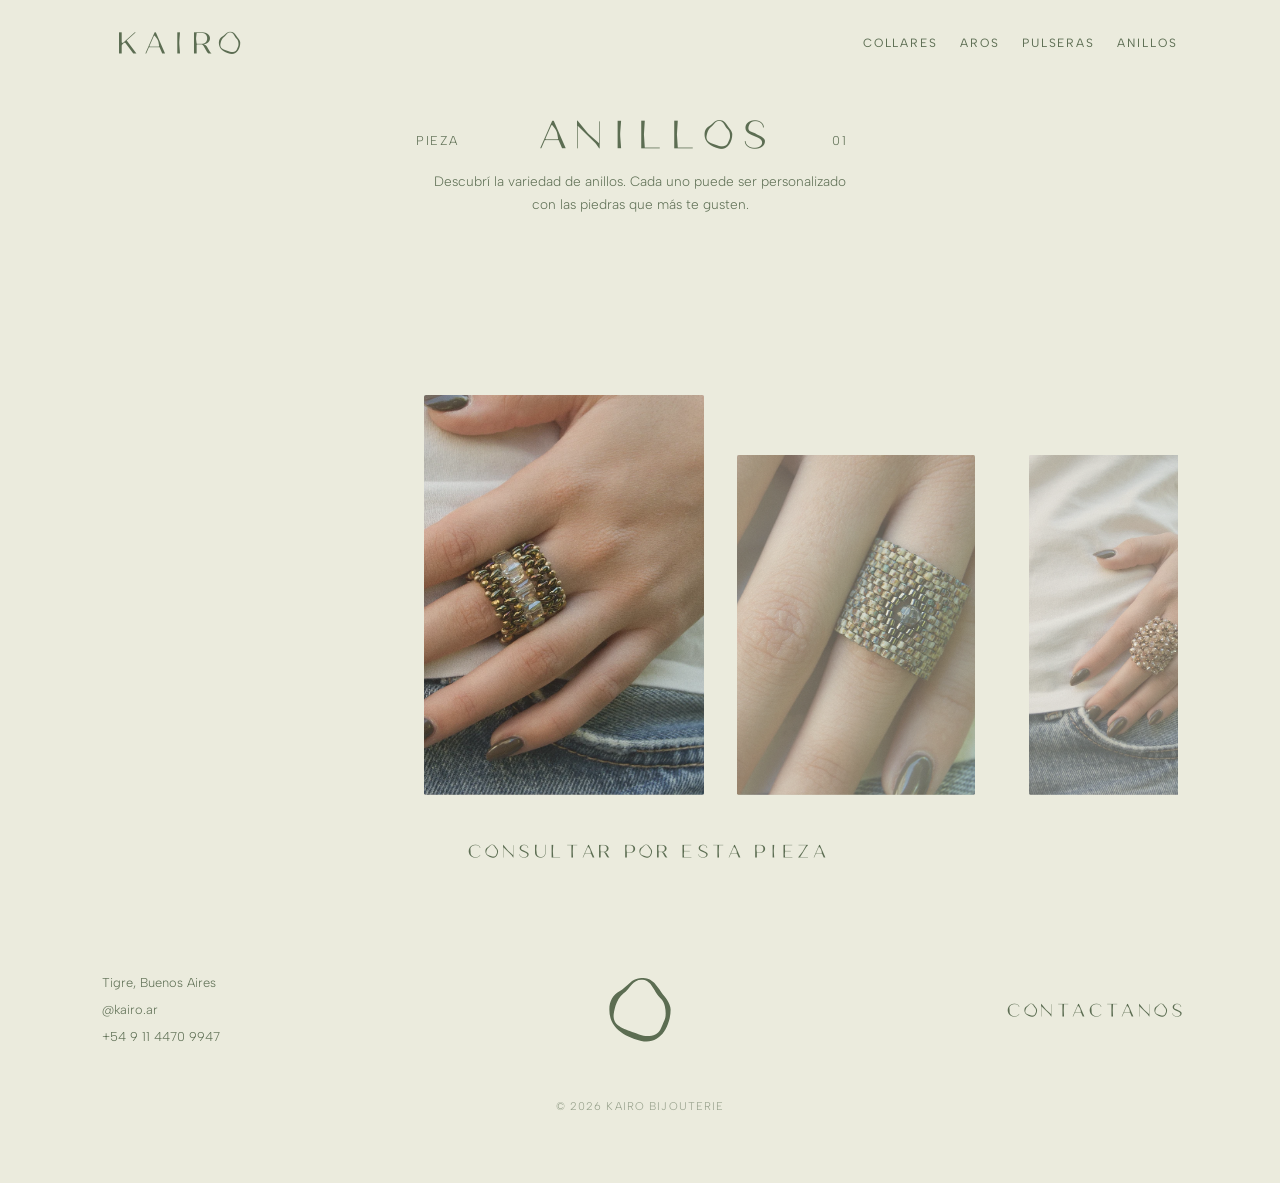
==== commit 5006c26a: "Arregla espaciado desparejo de "CONSULTAR POR ESTA PIEZA" en Safari En iOS Safari el espacio a los d" ====
--- a/anillos.html
+++ b/anillos.html
@@ -51,7 +51,7 @@
     <!-- ============ CTA (CONSULTAR) ============ -->
     <section class="collares-cta">
       <a id="consultar-link" class="consultar-pieza" href="https://wa.me/5491144709947?text=Hola!%20Quiero%20consultar%20por%20el%20anillo%2001" target="_blank" rel="noopener">
-        Consultar por esta pieza
+        <span>Consultar</span> <span>por</span> <span>esta</span> <span>pieza</span>
       </a>
     </section>
   </main>
--- a/css/estilos.css
+++ b/css/estilos.css
@@ -693,17 +693,19 @@
   font-family: var(--serif);
   font-size: 1rem;
   letter-spacing: -0.9em;
-  word-spacing: 1.2em;
   text-transform: uppercase;
-  white-space: normal;
-  /* Con white-space:normal el texto puede pasar a dos líneas en mobile;
-     sin esto, la caja queda centrada por el flex del padre pero cada
-     línea se alinea a la izquierda dentro de esa caja. Una sola regla,
-     vale para las 4 páginas y para cualquier ancho. */
-  text-align: center;
   position: relative;
-  display: inline-block;
   transition: color 0.12s ease;
+  /* Cada palabra es un <span> propio (ver HTML) y el espacio entre
+     palabras lo pone el gap del flex, no word-spacing. word-spacing
+     combinado con un letter-spacing tan negativo lo calculan distinto
+     Chrome y Safari — en Safari/iOS el espacio a cada lado de "POR"
+     quedaba desparejo. gap es geometría pura, igual en todos lados. */
+  display: inline-flex;
+  flex-wrap: wrap;
+  justify-content: center;
+  column-gap: 0.55em;
+  row-gap: 6px;
 }
 
 .consultar-pieza::after {
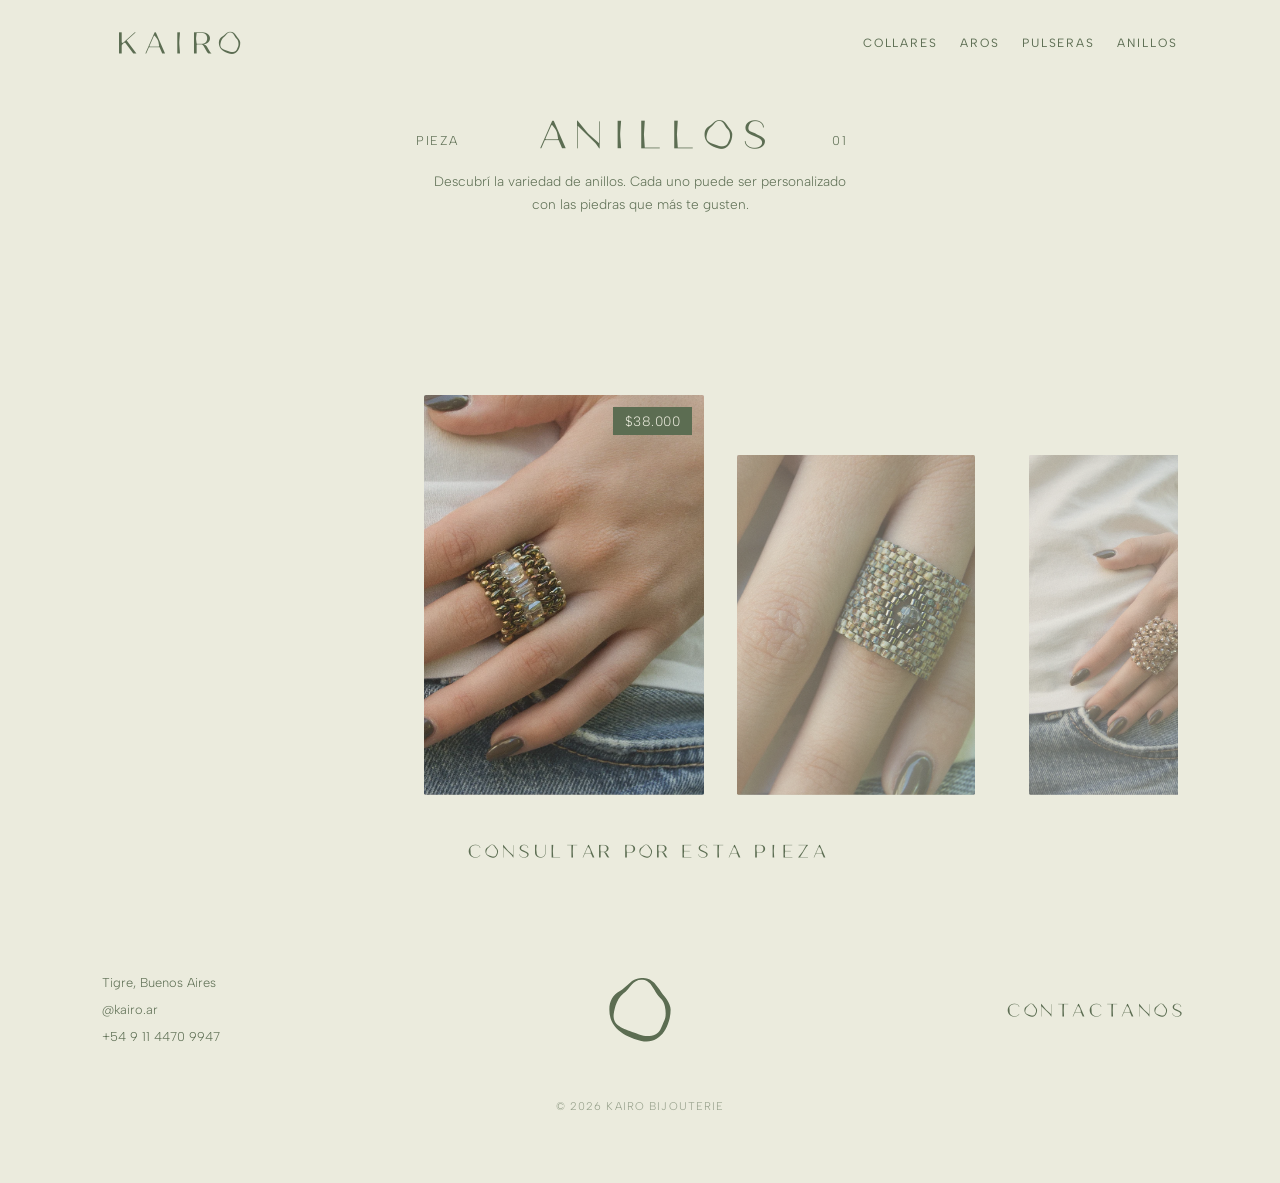
==== commit 9d7c2be1: "Agrega precios a collares, aros, anillos y pulseras Suma pulsera 6 y anillo 4 (foto + galería), y el" ====
--- a/anillos.html
+++ b/anillos.html
@@ -42,9 +42,22 @@
     <!-- ============ GALERÍA HORIZONTAL ============ -->
     <section class="collares-galeria-container">
       <div class="collares-galeria" id="galeria-collares" data-producto="anillo" data-articulo="el">
-        <img src="img/anillos/anillo1.webp" alt="Anillo 1" class="galeria-pieza">
-        <img src="img/anillos/anillo2.webp" alt="Anillo 2" class="galeria-pieza">
-        <img src="img/anillos/anillo3.webp" alt="Anillo 3" class="galeria-pieza">
+        <div class="galeria-pieza">
+          <img src="img/anillos/anillo1.webp" alt="Anillo 1">
+          <span class="precio">$38.000</span>
+        </div>
+        <div class="galeria-pieza">
+          <img src="img/anillos/anillo2.webp" alt="Anillo 2">
+          <span class="precio">$43.000</span>
+        </div>
+        <div class="galeria-pieza">
+          <img src="img/anillos/anillo3.webp" alt="Anillo 3">
+          <span class="precio">$38.000</span>
+        </div>
+        <div class="galeria-pieza">
+          <img src="img/anillos/anillo4.webp" alt="Anillo 4" loading="lazy">
+          <span class="precio">$33.000</span>
+        </div>
       </div>
     </section>
 
--- a/css/estilos.css
+++ b/css/estilos.css
@@ -677,6 +677,39 @@
 
 .galeria-pieza.highlighted {
   transform: scale(1);
+  opacity: 1;
+}
+
+/* Cuando la pieza es un <div> (pulseras): la foto llena el contenedor y
+   el precio va encima, visible solo en la pieza destacada. */
+.galeria-pieza {
+  position: relative;
+}
+
+.galeria-pieza > img {
+  display: block;
+  width: 100%;
+  height: 100%;
+  object-fit: cover;
+  border-radius: inherit;
+}
+
+.galeria-pieza .precio {
+  position: absolute;
+  right: 12px;
+  top: 12px;
+  padding: 6px 12px;
+  background-color: var(--verde);
+  color: var(--crema);
+  font-family: var(--sans);
+  font-size: var(--texto-cuerpo);
+  letter-spacing: 0.04em;
+  opacity: 0;
+  transition: opacity 0.45s var(--suave);
+  pointer-events: none;
+}
+
+.galeria-pieza.highlighted .precio {
   opacity: 1;
 }
 
@@ -817,6 +850,7 @@
 .galeria-pieza:nth-child(7) { animation-delay: 660ms; }
 .galeria-pieza:nth-child(8) { animation-delay: 730ms; }
 .galeria-pieza:nth-child(9) { animation-delay: 800ms; }
+.galeria-pieza:nth-child(10) { animation-delay: 870ms; }
 
 .collares-cta {
   animation: entrada-fila 0.6s var(--suave) both;
